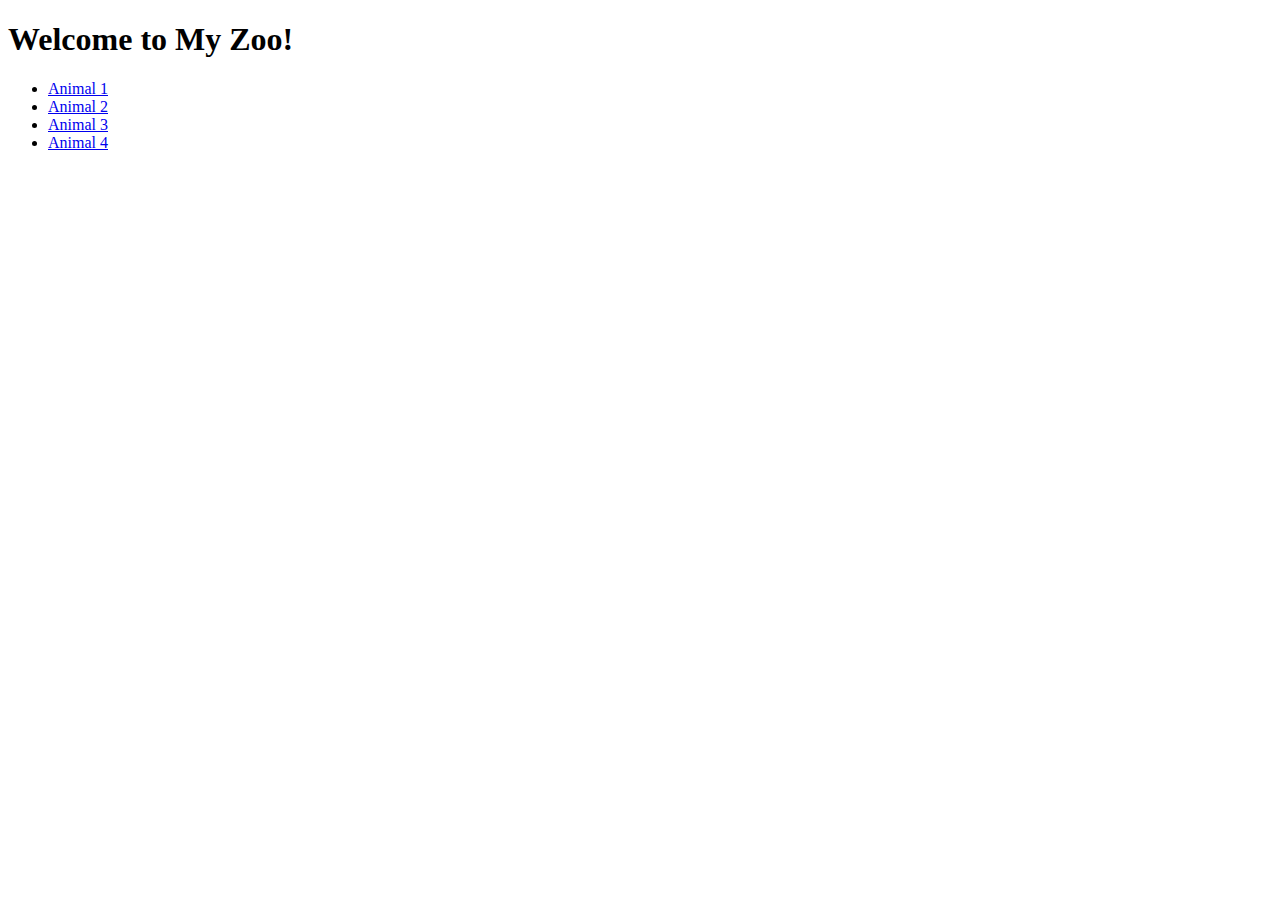
==== index.html @ 052b0767 "Create and style the home page, added animal1 for testing purposes" ====
<!DOCTYPE html>
<html lang="en">
  <head>
    <meta charset="UTF-8" />
    <meta name="viewport" content="width=device-width, initial-scale=1.0" />
    <link rel="stylesheet" href="css/style.css" />
    <title>Zoo Home</title>
  </head>
  <body>
    <h1>Welcome to My Zoo!</h1>
    <ul>
      <li><a href="animal1.html">Animal 1</a></li>
      <li><a href="#">Animal 2</a></li>
      <li><a href="#">Animal 3</a></li>
      <li><a href="#">Animal 4</a></li>
    </ul>
  </body>
</html>
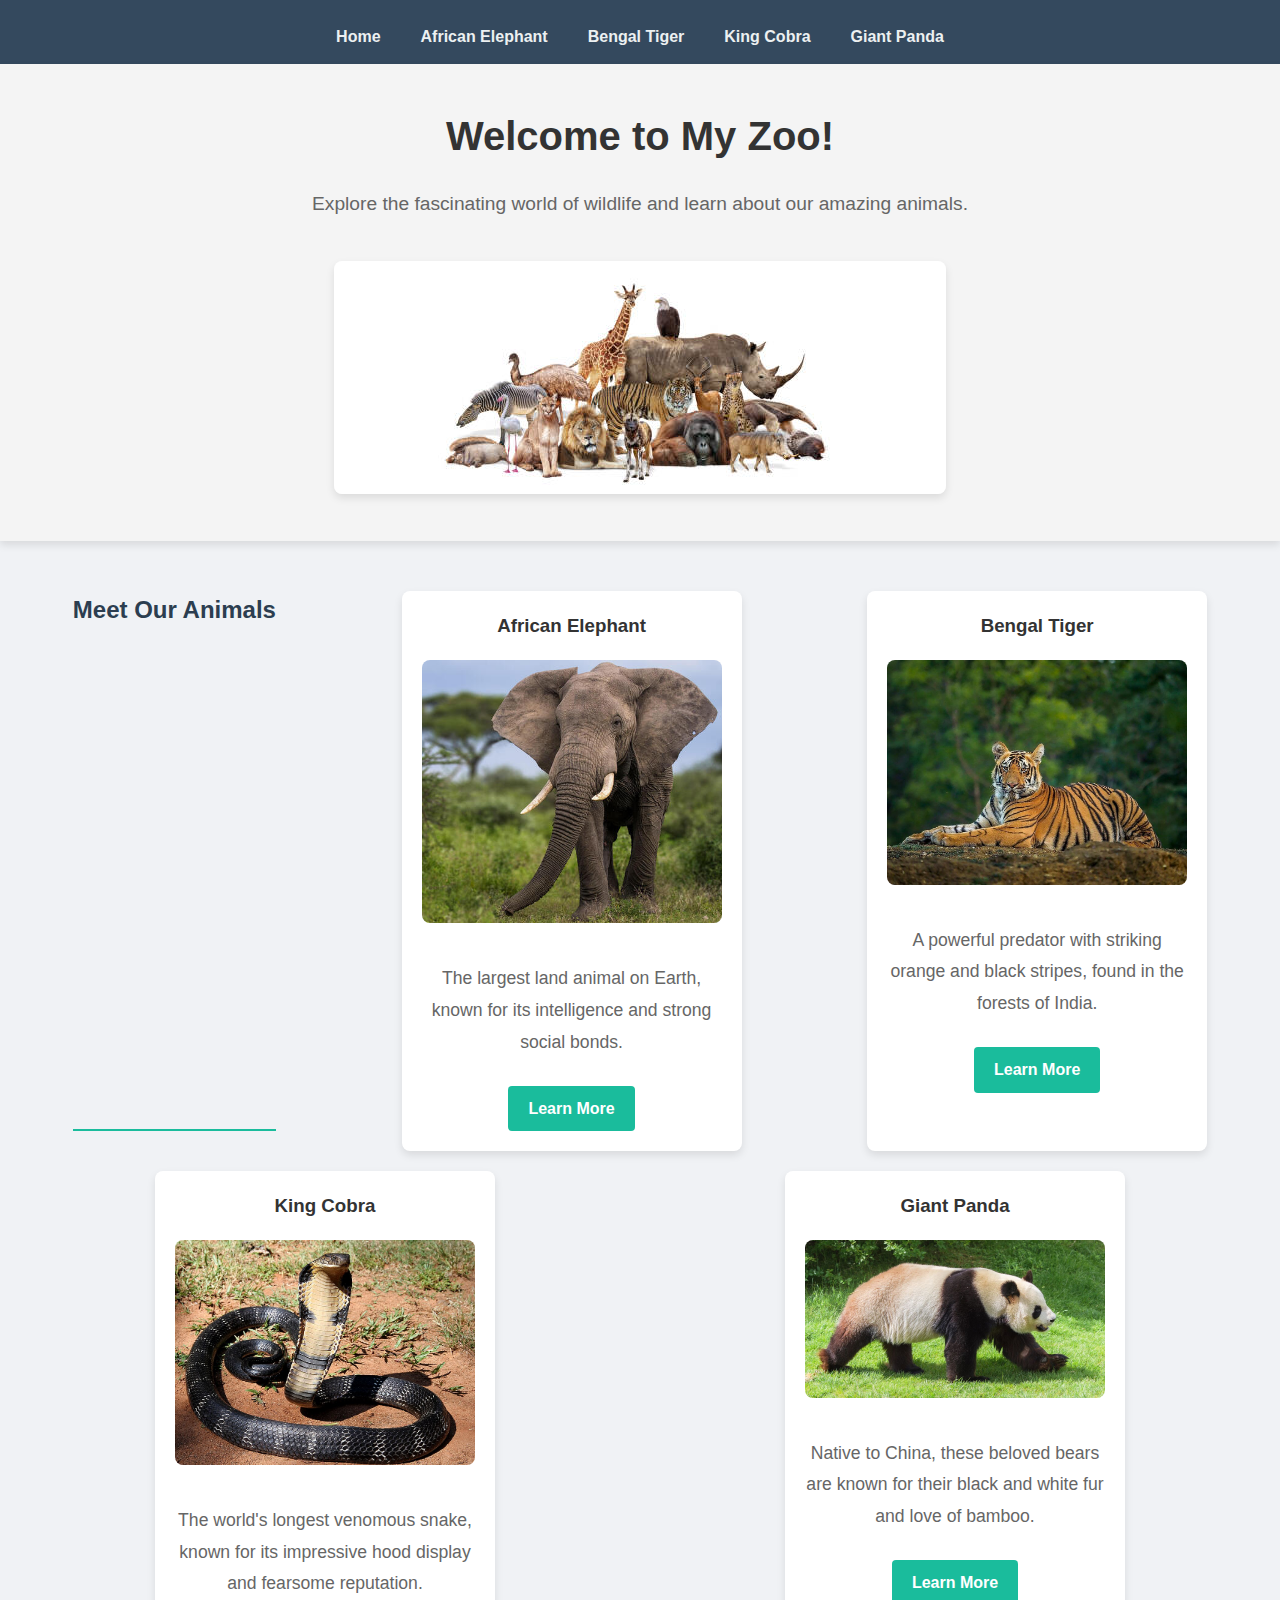
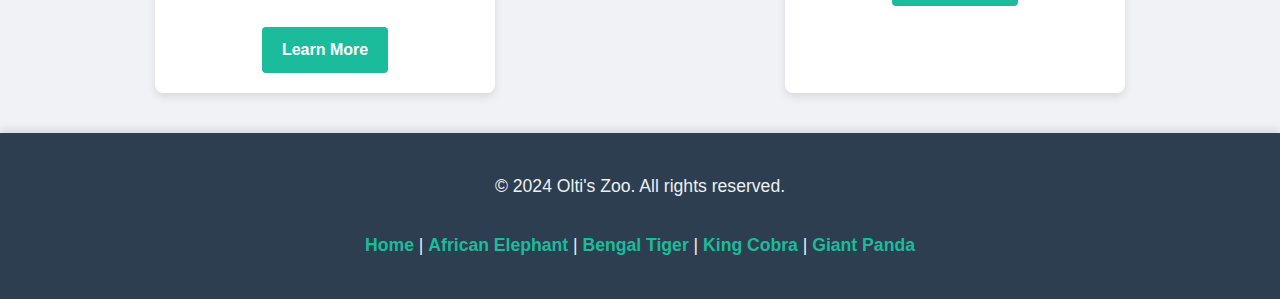
==== commit a183f412: "home page layout changed, buttons addedd, navbar, and hover effects" ====
--- a/index.html
+++ b/index.html
@@ -4,15 +4,81 @@
     <meta charset="UTF-8" />
     <meta name="viewport" content="width=device-width, initial-scale=1.0" />
     <link rel="stylesheet" href="css/style.css" />
-    <title>Zoo Home</title>
+    <title>Welcome to My Zoo</title>
   </head>
   <body>
-    <h1>Welcome to My Zoo!</h1>
-    <ul>
-      <li><a href="animal1.html">Animal 1</a></li>
-      <li><a href="#">Animal 2</a></li>
-      <li><a href="#">Animal 3</a></li>
-      <li><a href="#">Animal 4</a></li>
-    </ul>
+    <!-- Navigation Bar -->
+    <nav>
+      <ul>
+        <li><a href="index.html">Home</a></li>
+        <li><a href="animal1.html">African Elephant</a></li>
+        <li><a href="animal2.html">Bengal Tiger</a></li>
+        <li><a href="animal3.html">King Cobra</a></li>
+        <li><a href="animal4.html">Giant Panda</a></li>
+      </ul>
+    </nav>
+
+    <!-- Hero Section -->
+    <section class="hero">
+      <h1>Welcome to My Zoo!</h1>
+      <p>
+        Explore the fascinating world of wildlife and learn about our amazing
+        animals.
+      </p>
+      <img src="images/zoo-banner.jpg" alt="Zoo Banner" class="hero-image" />
+    </section>
+
+    <!-- Animal Links Section -->
+    <section class="animal-links">
+      <h2>Meet Our Animals</h2>
+      <div class="animal-card">
+        <h3>African Elephant</h3>
+        <img src="images/elephant.jpg" alt="African Elephant" />
+        <p>
+          The largest land animal on Earth, known for its intelligence and
+          strong social bonds.
+        </p>
+        <a href="animal1.html" class="btn">Learn More</a>
+      </div>
+      <div class="animal-card">
+        <h3>Bengal Tiger</h3>
+        <img src="images/tiger.jpg" alt="Bengal Tiger" />
+        <p>
+          A powerful predator with striking orange and black stripes, found in
+          the forests of India.
+        </p>
+        <a href="animal2.html" class="btn">Learn More</a>
+      </div>
+      <div class="animal-card">
+        <h3>King Cobra</h3>
+        <img src="images/king-cobra.jpg" alt="King Cobra" />
+        <p>
+          The world's longest venomous snake, known for its impressive hood
+          display and fearsome reputation.
+        </p>
+        <a href="animal3.html" class="btn">Learn More</a>
+      </div>
+      <div class="animal-card">
+        <h3>Giant Panda</h3>
+        <img src="images/panda.jpg" alt="Giant Panda" />
+        <p>
+          Native to China, these beloved bears are known for their black and
+          white fur and love of bamboo.
+        </p>
+        <a href="animal4.html" class="btn">Learn More</a>
+      </div>
+    </section>
+
+    <!-- Footer -->
+    <footer>
+      <p>&copy; 2024 Olti's Zoo. All rights reserved.</p>
+      <p>
+        <a href="index.html">Home</a> |
+        <a href="animal1.html">African Elephant</a> |
+        <a href="animal2.html">Bengal Tiger</a> |
+        <a href="animal3.html">King Cobra</a> |
+        <a href="animal4.html">Giant Panda</a>
+      </p>
+    </footer>
   </body>
 </html>
--- a/css/style.css
+++ b/css/style.css
@@ -0,0 +1,261 @@
+/* Existing General Styles */
+body {
+  font-family: "Open Sans", sans-serif;
+  background-color: #f0f2f5;
+  color: #333;
+  margin: 0;
+  padding: 0;
+  line-height: 1.6;
+}
+
+header {
+  background-color: #2c3e50;
+  color: #ecf0f1;
+  padding: 20px 0;
+  text-align: center;
+  box-shadow: 0 4px 8px rgba(0, 0, 0, 0.1);
+}
+
+header h1 {
+  margin: 0;
+  font-size: 2.5em;
+  letter-spacing: 1px;
+}
+
+nav {
+  background-color: #34495e;
+  overflow: hidden;
+  box-shadow: 0 4px 8px rgba(0, 0, 0, 0.1);
+}
+
+nav ul {
+  padding: 0;
+  margin: 0;
+  list-style: none;
+  display: flex;
+  justify-content: center;
+}
+
+nav ul li {
+  margin: 0;
+}
+
+nav ul li a {
+  display: block;
+  padding: 14px 20px;
+  color: #ecf0f1;
+  text-decoration: none;
+  font-weight: bold;
+  transition: background 0.3s ease;
+}
+
+nav ul li a:hover {
+  background-color: #1abc9c;
+  color: #2c3e50;
+}
+
+main {
+  max-width: 800px;
+  margin: 30px auto;
+  padding: 20px;
+  background-color: #ffffff;
+  border-radius: 8px;
+  box-shadow: 0 4px 8px rgba(0, 0, 0, 0.1);
+}
+
+main section {
+  margin-bottom: 20px;
+}
+
+main img {
+  display: block;
+  margin: 20px auto;
+  max-width: 100%;
+  height: auto;
+  border-radius: 8px;
+  box-shadow: 0 4px 8px rgba(0, 0, 0, 0.1);
+}
+
+h2 {
+  color: #2c3e50;
+  margin-top: 0;
+  border-bottom: 2px solid #1abc9c;
+  padding-bottom: 5px;
+}
+
+p {
+  font-size: 1.1em;
+  line-height: 1.8;
+}
+
+ul {
+  margin: 0;
+  padding: 0;
+  list-style: circle inside;
+}
+
+ul li {
+  margin-bottom: 10px;
+}
+
+a {
+  display: inline-block;
+  margin-top: 10px;
+  text-decoration: none;
+  color: #1abc9c;
+  font-weight: bold;
+  transition: color 0.3s ease;
+}
+
+a:hover {
+  color: #16a085;
+}
+
+button {
+  background-color: #1abc9c;
+  border: none;
+  color: #ffffff;
+  padding: 10px 20px;
+  text-transform: uppercase;
+  font-weight: bold;
+  border-radius: 4px;
+  cursor: pointer;
+  transition: background 0.3s ease;
+}
+
+button:hover {
+  background-color: #16a085;
+}
+
+footer {
+  text-align: center;
+  padding: 10px 0;
+  background-color: #34495e;
+  color: #ecf0f1;
+  margin-top: 20px;
+  box-shadow: 0 -4px 8px rgba(0, 0, 0, 0.1);
+}
+
+footer a {
+  color: #1abc9c;
+  text-decoration: none;
+}
+
+footer a:hover {
+  color: #16a085;
+}
+
+@media (max-width: 768px) {
+  header h1 {
+    font-size: 2em;
+  }
+
+  nav ul {
+    flex-direction: column;
+  }
+
+  nav ul li a {
+    text-align: center;
+    padding: 10px 0;
+  }
+
+  main {
+    padding: 15px;
+  }
+}
+
+/* New Styles for Hero Section */
+.hero {
+  text-align: center;
+  background-color: #f4f4f4;
+  padding: 40px 20px;
+  margin-bottom: 30px;
+  box-shadow: 0 4px 8px rgba(0, 0, 0, 0.1);
+}
+
+.hero h1 {
+  font-size: 2.5em;
+  margin: 0 0 10px;
+}
+
+.hero p {
+  font-size: 1.2em;
+  color: #666;
+}
+
+.hero-image {
+  max-width: 100%;
+  height: auto;
+  margin-top: 20px;
+  border-radius: 8px;
+  box-shadow: 0 4px 8px rgba(0, 0, 0, 0.1);
+}
+
+/* New Styles for Animal Links Section */
+.animal-links {
+  display: flex;
+  flex-wrap: wrap;
+  justify-content: space-around;
+  gap: 20px;
+  padding: 20px;
+}
+
+.animal-card {
+  width: 300px;
+  background-color: #fff;
+  border-radius: 8px;
+  box-shadow: 0 4px 8px rgba(0, 0, 0, 0.1);
+  text-align: center;
+  padding: 20px;
+  transition: transform 0.3s;
+}
+
+.animal-card img {
+  width: 100%;
+  height: auto;
+  border-radius: 8px;
+  margin-bottom: 15px;
+}
+
+.animal-card h3 {
+  margin-top: 0;
+}
+
+.animal-card p {
+  color: #666;
+}
+
+.animal-card .btn {
+  display: inline-block;
+  background-color: #1abc9c;
+  color: #fff;
+  padding: 10px 20px;
+  text-decoration: none;
+  border-radius: 4px;
+  transition: background 0.3s;
+}
+
+.animal-card .btn:hover {
+  background-color: #16a085;
+}
+
+.animal-card:hover {
+  transform: translateY(-5px);
+}
+
+/* Enhanced Footer */
+footer {
+  background-color: #2c3e50;
+  color: #ecf0f1;
+  padding: 20px;
+  text-align: center;
+}
+
+footer p a {
+  color: #1abc9c;
+  text-decoration: none;
+}
+
+footer p a:hover {
+  color: #16a085;
+}
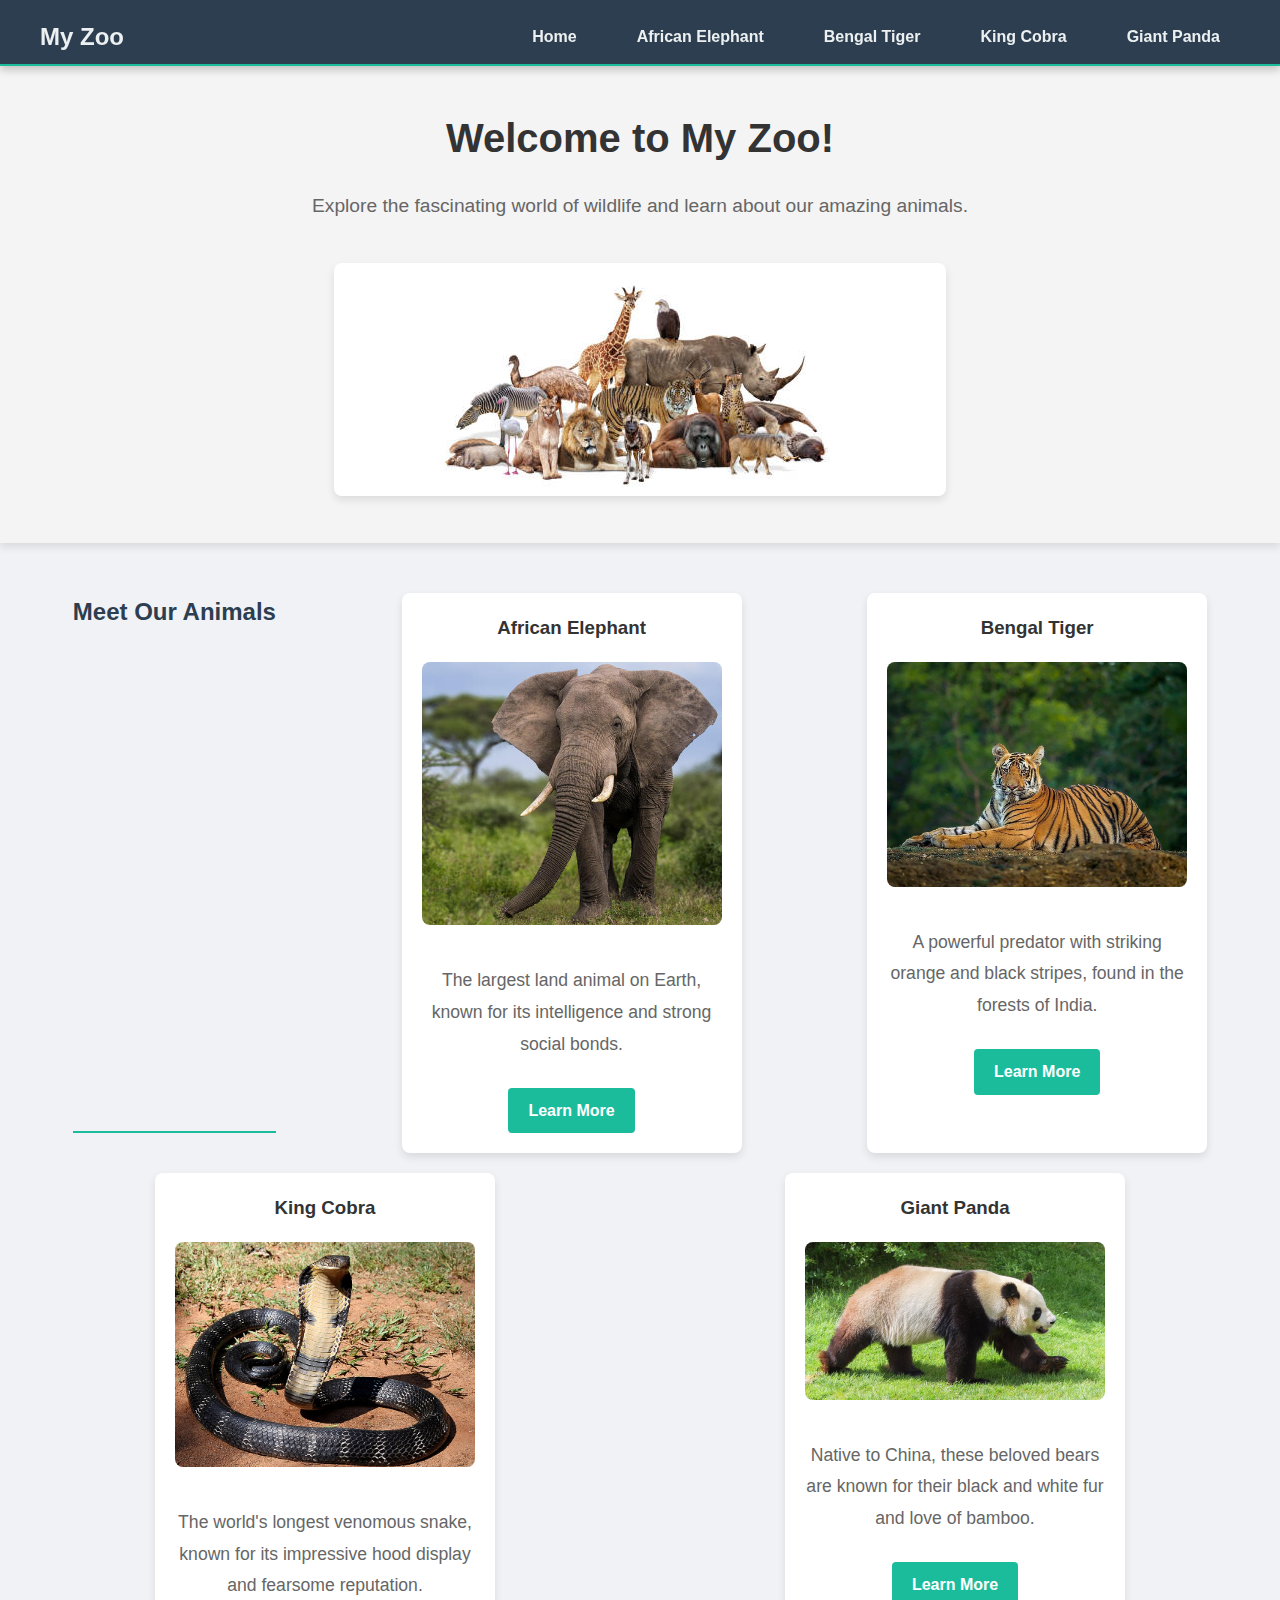
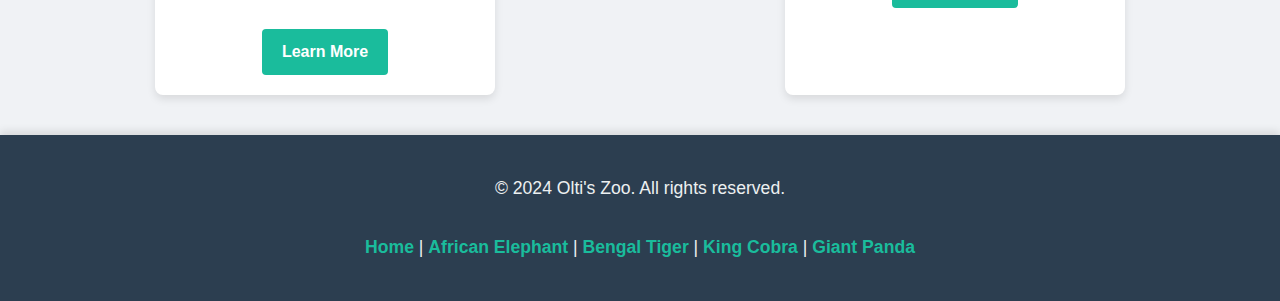
==== commit 5f76f2bb: "navbar added on each html page and navbar border/shadow" ====
--- a/index.html
+++ b/index.html
@@ -8,14 +8,17 @@
   </head>
   <body>
     <!-- Navigation Bar -->
-    <nav>
-      <ul>
-        <li><a href="index.html">Home</a></li>
-        <li><a href="animal1.html">African Elephant</a></li>
-        <li><a href="animal2.html">Bengal Tiger</a></li>
-        <li><a href="animal3.html">King Cobra</a></li>
-        <li><a href="animal4.html">Giant Panda</a></li>
-      </ul>
+    <nav class="navbar">
+      <div class="container">
+        <a href="index.html" class="logo">My Zoo</a>
+        <ul class="nav-links">
+          <li><a href="index.html">Home</a></li>
+          <li><a href="animal1.html">African Elephant</a></li>
+          <li><a href="animal2.html">Bengal Tiger</a></li>
+          <li><a href="animal3.html">King Cobra</a></li>
+          <li><a href="animal4.html">Giant Panda</a></li>
+        </ul>
+      </div>
     </nav>
 
     <!-- Hero Section -->
--- a/css/style.css
+++ b/css/style.css
@@ -259,3 +259,58 @@
 footer p a:hover {
   color: #16a085;
 }
+
+/* Navbar Styling with Border and Box-Shadow */
+.navbar {
+  background-color: #2c3e50;
+  color: #ecf0f1;
+  border-bottom: 2px solid #1abc9c; /* Add a border for clear separation */
+  box-shadow: 0 4px 8px rgba(0, 0, 0, 0.2); /* Enhanced shadow for more depth */
+  position: sticky;
+  top: 0;
+  z-index: 1000;
+}
+
+.container {
+  display: flex;
+  justify-content: space-between;
+  align-items: center;
+  max-width: 1200px;
+  margin: 0 auto;
+  padding: 0 20px;
+}
+
+.logo {
+  font-size: 1.5em;
+  font-weight: bold;
+  text-decoration: none;
+  color: #ecf0f1;
+  transition: color 0.3s ease;
+}
+
+.logo:hover {
+  color: #1abc9c;
+}
+
+.nav-links {
+  list-style: none;
+  display: flex;
+  gap: 20px;
+  margin: 0;
+  padding: 0;
+}
+
+.nav-links li {
+  margin: 0;
+}
+
+.nav-links li a {
+  text-decoration: none;
+  color: #ecf0f1;
+  font-weight: bold;
+  transition: color 0.3s ease;
+}
+
+.nav-links li a:hover {
+  color: #1abc9c;
+}
